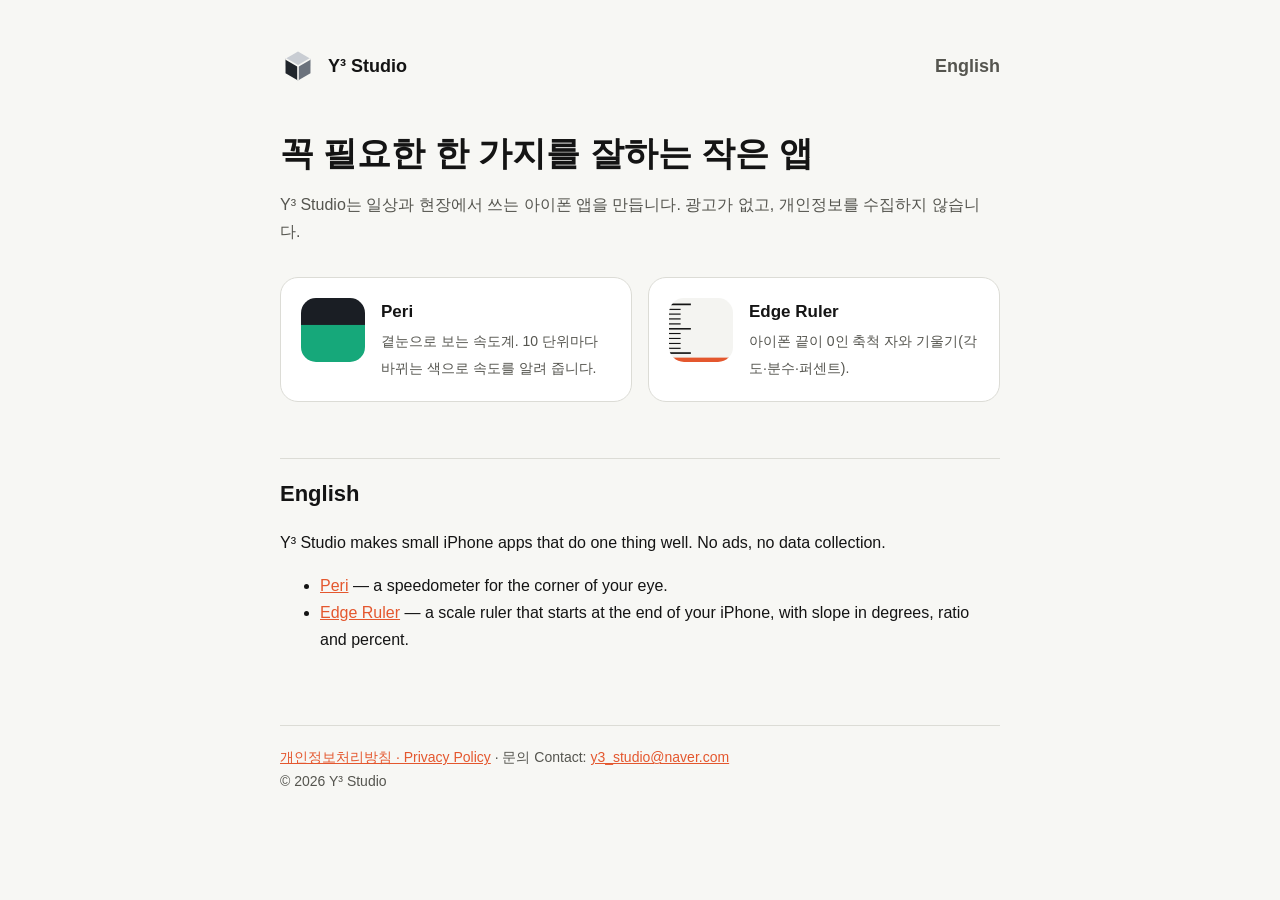
==== index.html @ bb6cd39b "Y³ Studio 페이지: 소개, Peri·Edge Ruler 지원, 개인정보처리방침 Co-Authored-By: Claude Opus 5.5 <noreply@anthropic.c" ====
<!doctype html>
<html lang="ko">
<head>
<meta charset="utf-8">
<meta name="viewport" content="width=device-width, initial-scale=1">
<title>Y³ Studio</title>
<link rel="stylesheet" href="style.css">
</head>
<body>
<main>
<header><img src="img/y3.svg" alt=""><a href="./">Y³ Studio</a><nav class="lang"><a href="#en">English</a></nav></header>

<h1>꼭 필요한 한 가지를 잘하는 작은 앱</h1>
<p class="sub">Y³ Studio는 일상과 현장에서 쓰는 아이폰 앱을 만듭니다. 광고가 없고, 개인정보를 수집하지 않습니다.</p>

<div class="apps">
  <a class="app" href="peri.html"><img src="img/peri.png" alt=""><div><b>Peri</b><span>곁눈으로 보는 속도계. 10 단위마다 바뀌는 색으로 속도를 알려 줍니다.</span></div></a>
  <a class="app" href="edgeruler.html"><img src="img/edgeruler.png" alt=""><div><b>Edge Ruler</b><span>아이폰 끝이 0인 축척 자와 기울기(각도·분수·퍼센트).</span></div></a>
</div>

<h2 id="en">English</h2>
<p>Y³ Studio makes small iPhone apps that do one thing well. No ads, no data collection.</p>
<ul>
  <li><a href="peri.html#en">Peri</a> — a speedometer for the corner of your eye.</li>
  <li><a href="edgeruler.html#en">Edge Ruler</a> — a scale ruler that starts at the end of your iPhone, with slope in degrees, ratio and percent.</li>
</ul>

<footer>
  <a href="privacy.html">개인정보처리방침 · Privacy Policy</a> · 문의 Contact: <a href="mailto:y3_studio@naver.com">y3_studio@naver.com</a><br>
  © 2026 Y³ Studio
</footer>
</main>
</body>
</html>
---- style.css ----
:root{--bg:#F7F7F4;--ink:#141414;--sub:#55554F;--line:#DCDCD6;--card:#FFFFFF;--accent:#E4572E}
@media (prefers-color-scheme:dark){:root{--bg:#121416;--ink:#ECECE8;--sub:#A6A6A0;--line:#2A2D31;--card:#1A1D20}}
*{box-sizing:border-box}
body{margin:0;background:var(--bg);color:var(--ink);font:16px/1.7 -apple-system,BlinkMacSystemFont,"Apple SD Gothic Neo","Noto Sans KR",sans-serif;-webkit-font-smoothing:antialiased}
main{max-width:760px;margin:0 auto;padding:48px 20px 80px}
header{display:flex;align-items:center;gap:12px;margin-bottom:48px}
header img{width:36px;height:36px;border-radius:9px}
header a{color:inherit;text-decoration:none;font-weight:700;font-size:18px}
nav.lang{margin-left:auto;font-size:14px}
nav.lang a{color:var(--sub)}
h1{font-size:34px;line-height:1.25;margin:0 0 12px}
h2{font-size:22px;margin:56px 0 12px;padding-top:16px;border-top:1px solid var(--line)}
h3{font-size:17px;margin:28px 0 6px}
p,li{color:var(--ink)}
.sub{color:var(--sub)}
a{color:var(--accent)}
.apps{display:grid;grid-template-columns:repeat(auto-fit,minmax(260px,1fr));gap:16px;margin-top:32px}
.app{display:flex;gap:16px;align-items:flex-start;background:var(--card);border:1px solid var(--line);border-radius:18px;padding:20px;text-decoration:none;color:inherit}
.app img{width:64px;height:64px;border-radius:15px;flex:none}
.app b{display:block;font-size:17px}
.app span{color:var(--sub);font-size:14px;line-height:1.5}
table{width:100%;border-collapse:collapse;margin:12px 0;font-size:15px}
th,td{text-align:left;padding:10px 8px;border-bottom:1px solid var(--line);vertical-align:top}
th{font-weight:600}
footer{margin-top:72px;padding-top:20px;border-top:1px solid var(--line);color:var(--sub);font-size:14px}
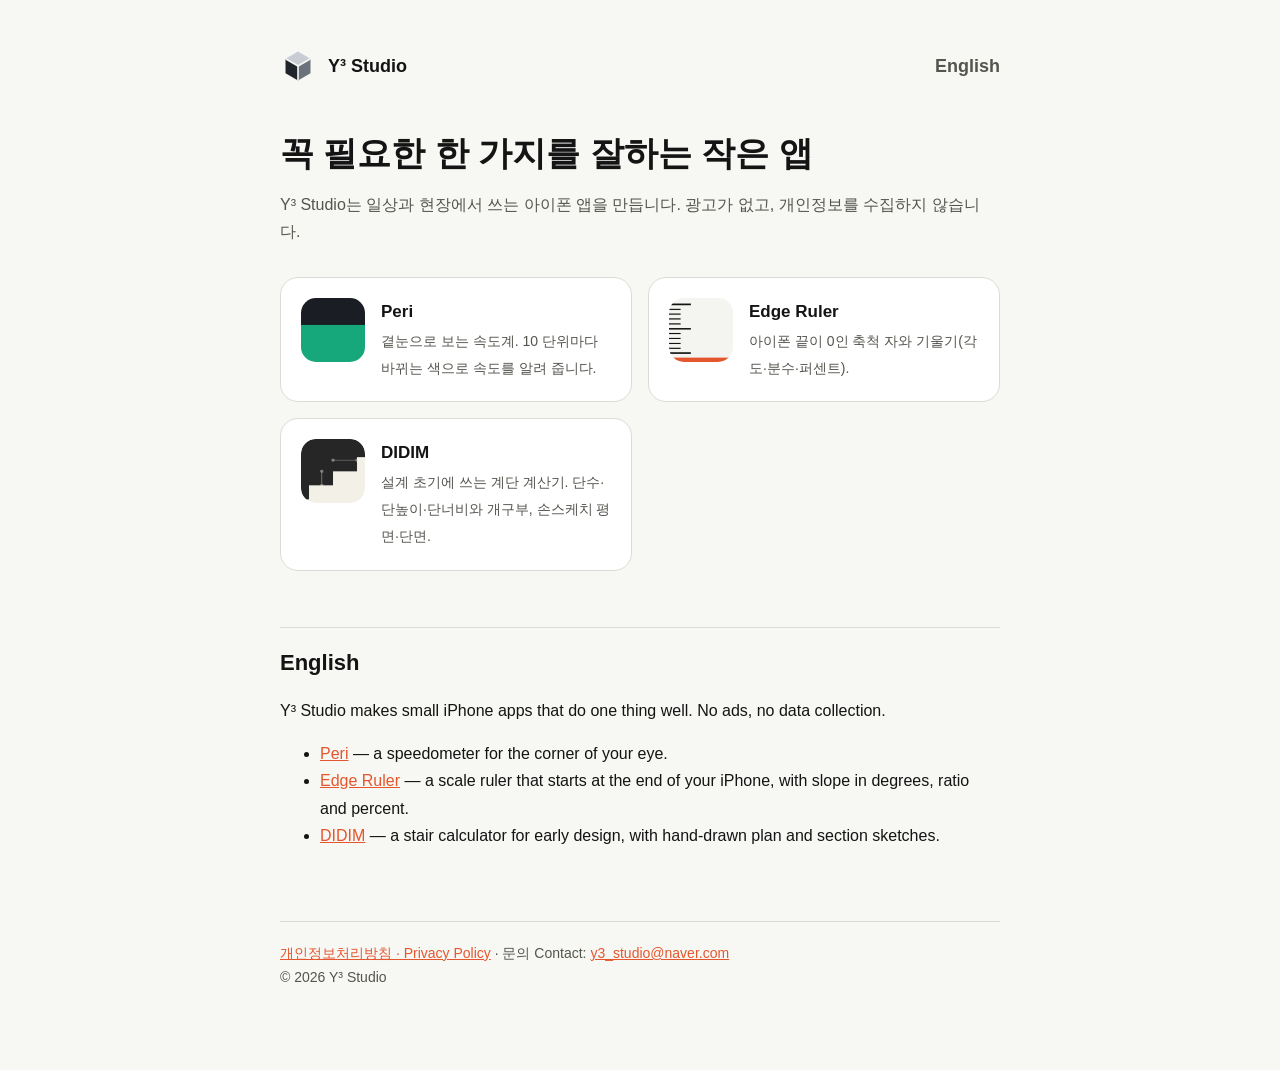
==== commit 51addbd0: "DIDIM 지원 페이지 추가, 개인정보처리방침에 DIDIM 항목 추가 Co-Authored-By: Claude Opus 5.5 <noreply@anthropic.com> Claud" ====
--- a/index.html
+++ b/index.html
@@ -16,6 +16,7 @@
 <div class="apps">
   <a class="app" href="peri.html"><img src="img/peri.png" alt=""><div><b>Peri</b><span>곁눈으로 보는 속도계. 10 단위마다 바뀌는 색으로 속도를 알려 줍니다.</span></div></a>
   <a class="app" href="edgeruler.html"><img src="img/edgeruler.png" alt=""><div><b>Edge Ruler</b><span>아이폰 끝이 0인 축척 자와 기울기(각도·분수·퍼센트).</span></div></a>
+  <a class="app" href="didim.html"><img src="img/didim.png" alt=""><div><b>DIDIM</b><span>설계 초기에 쓰는 계단 계산기. 단수·단높이·단너비와 개구부, 손스케치 평면·단면.</span></div></a>
 </div>
 
 <h2 id="en">English</h2>
@@ -23,6 +24,7 @@
 <ul>
   <li><a href="peri.html#en">Peri</a> — a speedometer for the corner of your eye.</li>
   <li><a href="edgeruler.html#en">Edge Ruler</a> — a scale ruler that starts at the end of your iPhone, with slope in degrees, ratio and percent.</li>
+  <li><a href="didim.html#en">DIDIM</a> — a stair calculator for early design, with hand-drawn plan and section sketches.</li>
 </ul>
 
 <footer>
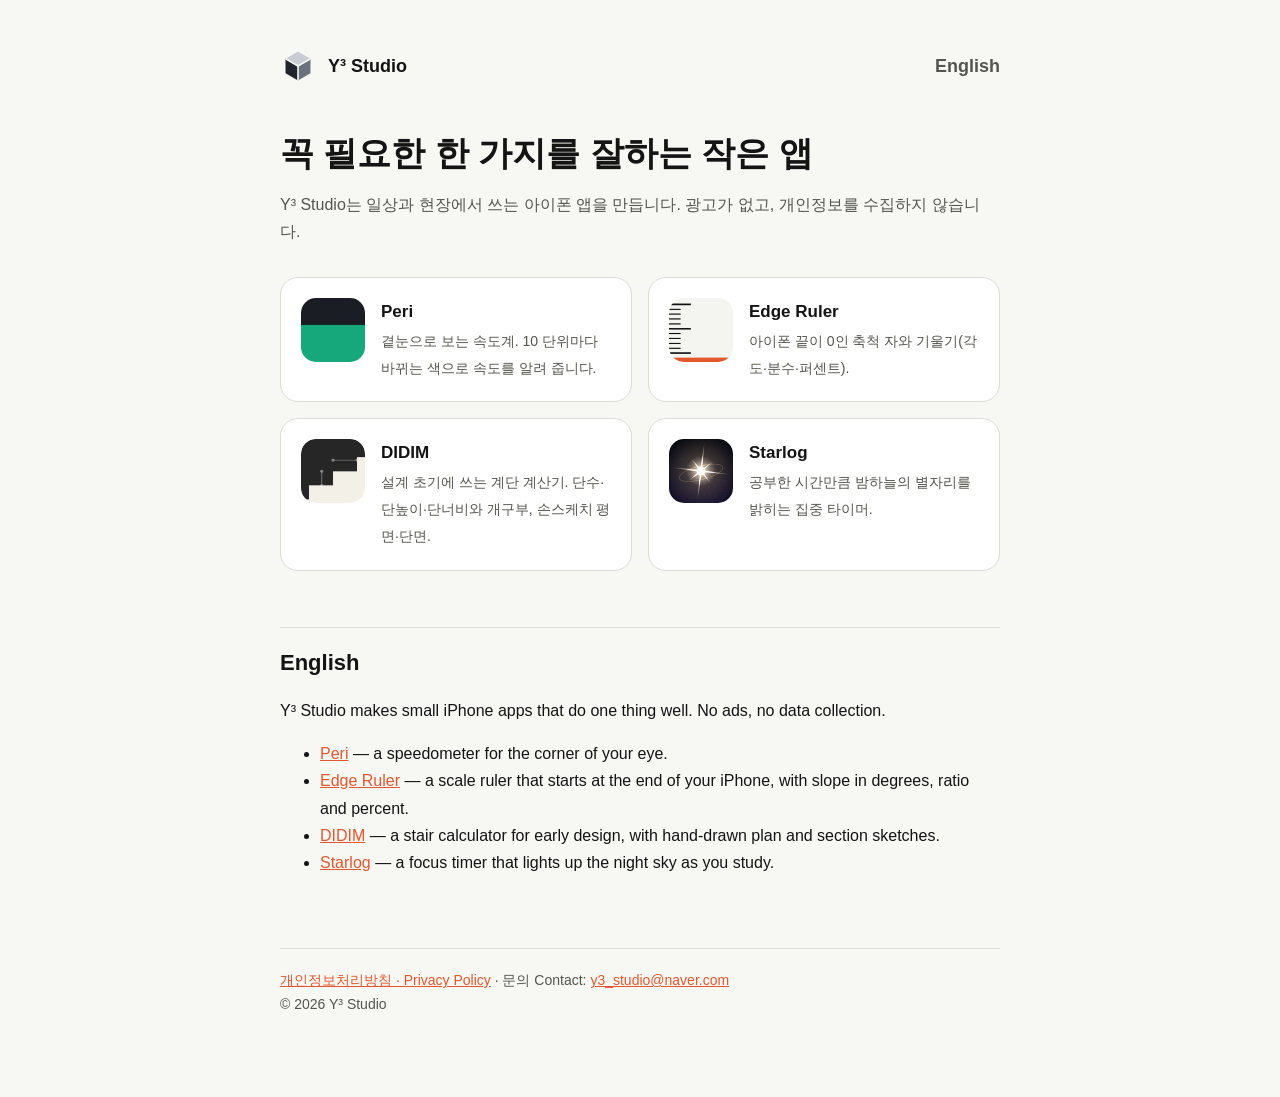
==== commit 2ee9a8dd: "Starlog 지원 페이지와 개인정보처리방침 추가 Co-Authored-By: Claude Opus 5.5 <noreply@anthropic.com> Claude-Session: " ====
--- a/index.html
+++ b/index.html
@@ -17,6 +17,7 @@
   <a class="app" href="peri.html"><img src="img/peri.png" alt=""><div><b>Peri</b><span>곁눈으로 보는 속도계. 10 단위마다 바뀌는 색으로 속도를 알려 줍니다.</span></div></a>
   <a class="app" href="edgeruler.html"><img src="img/edgeruler.png" alt=""><div><b>Edge Ruler</b><span>아이폰 끝이 0인 축척 자와 기울기(각도·분수·퍼센트).</span></div></a>
   <a class="app" href="didim.html"><img src="img/didim.png" alt=""><div><b>DIDIM</b><span>설계 초기에 쓰는 계단 계산기. 단수·단높이·단너비와 개구부, 손스케치 평면·단면.</span></div></a>
+  <a class="app" href="starlog.html"><img src="img/starlog.png" alt=""><div><b>Starlog</b><span>공부한 시간만큼 밤하늘의 별자리를 밝히는 집중 타이머.</span></div></a>
 </div>
 
 <h2 id="en">English</h2>
@@ -25,6 +26,7 @@
   <li><a href="peri.html#en">Peri</a> — a speedometer for the corner of your eye.</li>
   <li><a href="edgeruler.html#en">Edge Ruler</a> — a scale ruler that starts at the end of your iPhone, with slope in degrees, ratio and percent.</li>
   <li><a href="didim.html#en">DIDIM</a> — a stair calculator for early design, with hand-drawn plan and section sketches.</li>
+  <li><a href="starlog.html#en">Starlog</a> — a focus timer that lights up the night sky as you study.</li>
 </ul>
 
 <footer>
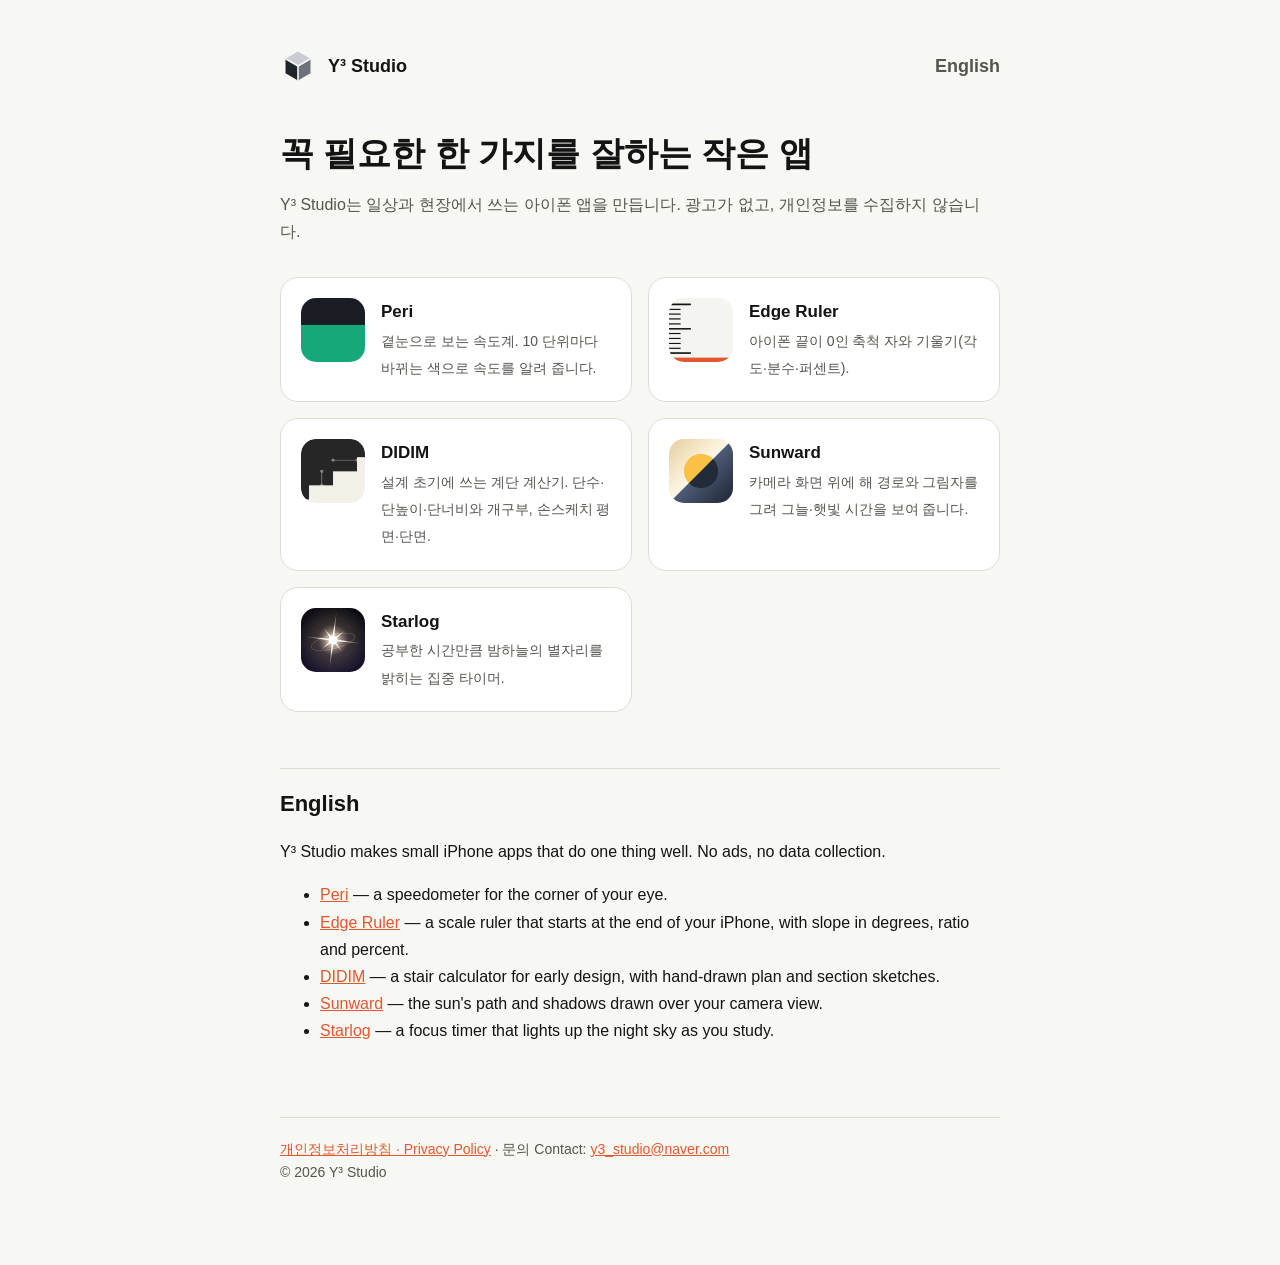
==== commit 40961d48: "Sunward 지원 페이지와 개인정보처리방침 추가 Co-Authored-By: Claude Opus 5.5 <noreply@anthropic.com> Claude-Session: " ====
--- a/index.html
+++ b/index.html
@@ -17,6 +17,7 @@
   <a class="app" href="peri.html"><img src="img/peri.png" alt=""><div><b>Peri</b><span>곁눈으로 보는 속도계. 10 단위마다 바뀌는 색으로 속도를 알려 줍니다.</span></div></a>
   <a class="app" href="edgeruler.html"><img src="img/edgeruler.png" alt=""><div><b>Edge Ruler</b><span>아이폰 끝이 0인 축척 자와 기울기(각도·분수·퍼센트).</span></div></a>
   <a class="app" href="didim.html"><img src="img/didim.png" alt=""><div><b>DIDIM</b><span>설계 초기에 쓰는 계단 계산기. 단수·단높이·단너비와 개구부, 손스케치 평면·단면.</span></div></a>
+  <a class="app" href="sunward.html"><img src="img/sunward.png" alt=""><div><b>Sunward</b><span>카메라 화면 위에 해 경로와 그림자를 그려 그늘·햇빛 시간을 보여 줍니다.</span></div></a>
   <a class="app" href="starlog.html"><img src="img/starlog.png" alt=""><div><b>Starlog</b><span>공부한 시간만큼 밤하늘의 별자리를 밝히는 집중 타이머.</span></div></a>
 </div>
 
@@ -26,6 +27,7 @@
   <li><a href="peri.html#en">Peri</a> — a speedometer for the corner of your eye.</li>
   <li><a href="edgeruler.html#en">Edge Ruler</a> — a scale ruler that starts at the end of your iPhone, with slope in degrees, ratio and percent.</li>
   <li><a href="didim.html#en">DIDIM</a> — a stair calculator for early design, with hand-drawn plan and section sketches.</li>
+  <li><a href="sunward.html#en">Sunward</a> — the sun's path and shadows drawn over your camera view.</li>
   <li><a href="starlog.html#en">Starlog</a> — a focus timer that lights up the night sky as you study.</li>
 </ul>
 
